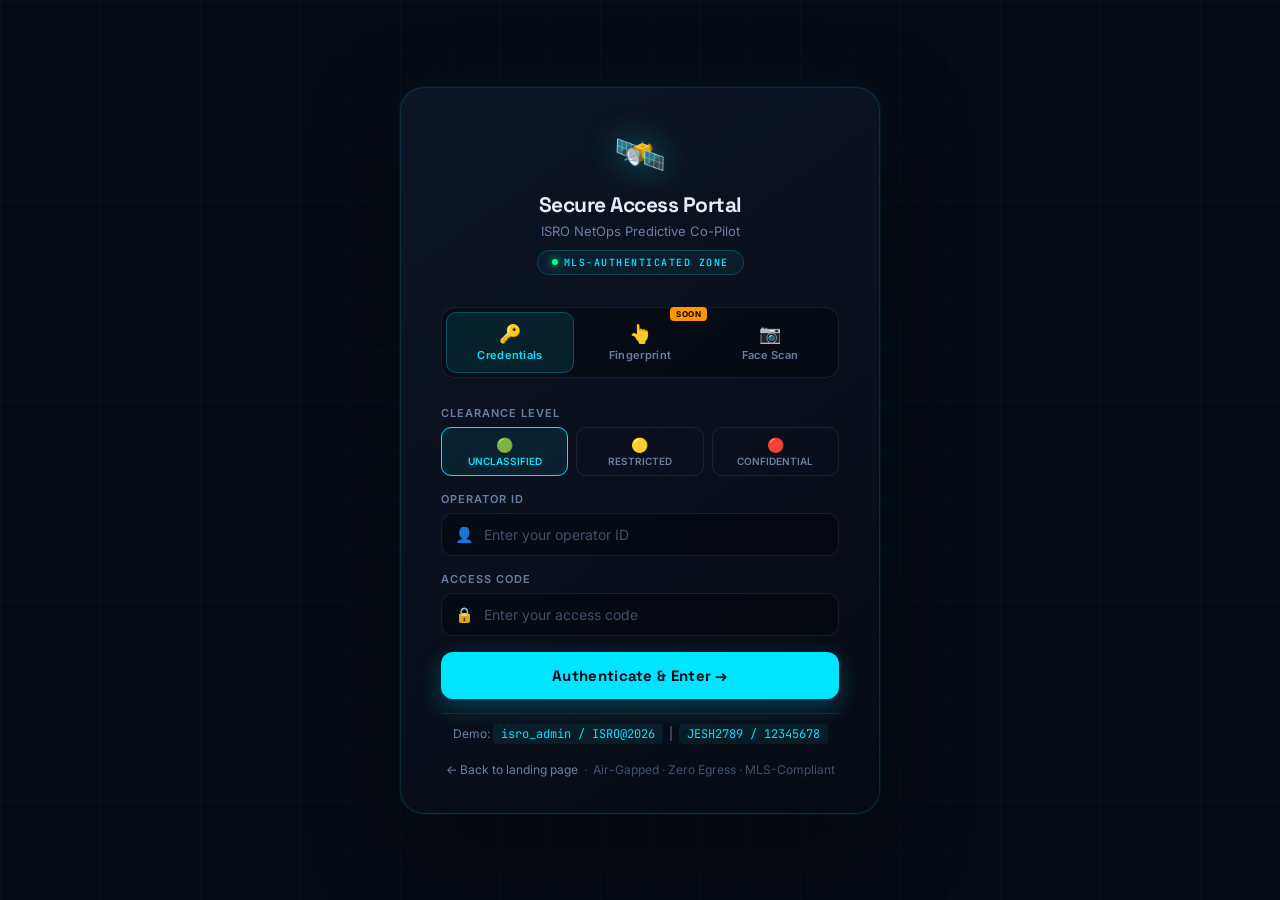
==== copilot/landing/auth.html @ 3a7fb431 "Update: Added Auth Portal, fixed routing, optimized ML init performance, updated README" ====
<!DOCTYPE html>
<html lang="en">
<head>
  <meta charset="UTF-8">
  <meta name="viewport" content="width=device-width, initial-scale=1.0">
  <title>ISRO NetOps Co-Pilot — Secure Access</title>
  <link rel="icon" href="data:image/svg+xml,<svg xmlns='http://www.w3.org/2000/svg' viewBox='0 0 100 100'><text y='.9em' font-size='90'>🔐</text></svg>">
  <link rel="preconnect" href="https://fonts.googleapis.com">
  <link rel="preconnect" href="https://fonts.gstatic.com" crossorigin>
  <link href="https://fonts.googleapis.com/css2?family=Inter:wght@300;400;500;600;700&family=JetBrains+Mono:wght@400;500;600;700&family=Space+Grotesk:wght@400;500;600;700&display=swap" rel="stylesheet">
  <style>
    *,*::before,*::after{box-sizing:border-box;margin:0;padding:0}
    :root{--bg:#070B14;--bg2:#0D1526;--cyan:#00E5FF;--amber:#FF9500;--green:#00FF87;--red:#FF3B5C;--purple:#A855F7;--text:#E8EDF5;--text2:#6B7FA3;--border:rgba(255,255,255,0.08);--font-display:'Space Grotesk',sans-serif;--font-body:'Inter',sans-serif;--font-mono:'JetBrains Mono',monospace;}
    html,body{height:100%;background:var(--bg);color:var(--text);font-family:var(--font-body);overflow:hidden;}
    .bg-grid{position:fixed;inset:0;background-image:linear-gradient(rgba(0,229,255,0.03) 1px,transparent 1px),linear-gradient(90deg,rgba(0,229,255,0.03) 1px,transparent 1px);background-size:50px 50px;z-index:0}
    .bg-glow{position:fixed;width:600px;height:600px;border-radius:50%;background:radial-gradient(circle,rgba(0,229,255,0.06) 0%,transparent 70%);top:50%;left:50%;transform:translate(-50%,-50%);z-index:0;animation:pulseGlow 4s ease-in-out infinite}
    @keyframes pulseGlow{0%,100%{transform:translate(-50%,-50%) scale(1);opacity:0.5}50%{transform:translate(-50%,-50%) scale(1.15);opacity:1}}
    .auth-wrapper{position:relative;z-index:10;height:100vh;display:flex;align-items:center;justify-content:center;padding:20px}
    .auth-card{width:100%;max-width:480px;background:linear-gradient(145deg,rgba(13,21,38,0.95),rgba(7,11,20,0.98));border:1px solid rgba(0,229,255,0.15);border-radius:24px;padding:40px 40px 36px;box-shadow:0 0 0 1px rgba(0,229,255,0.05),0 30px 80px rgba(0,0,0,0.6),0 0 60px rgba(0,229,255,0.05);backdrop-filter:blur(20px);animation:cardIn 0.6s cubic-bezier(0.2,0.8,0.2,1) both}
    @keyframes cardIn{from{opacity:0;transform:translateY(30px) scale(0.97)}to{opacity:1;transform:translateY(0) scale(1)}}
    .auth-header{text-align:center;margin-bottom:32px}
    .auth-logo{font-size:42px;margin-bottom:12px;filter:drop-shadow(0 0 16px rgba(0,229,255,0.4));display:inline-block;animation:floatLogo 3s ease-in-out infinite}
    @keyframes floatLogo{0%,100%{transform:translateY(0)}50%{transform:translateY(-6px)}}
    .auth-title{font-family:var(--font-display);font-size:21px;font-weight:700;color:var(--text);margin-bottom:5px;letter-spacing:-0.5px}
    .auth-subtitle{font-size:13px;color:var(--text2)}
    .auth-badge{display:inline-flex;align-items:center;gap:6px;margin-top:11px;font-family:var(--font-mono);font-size:10px;font-weight:600;color:var(--cyan);letter-spacing:1.5px;padding:5px 14px;background:rgba(0,229,255,0.06);border:1px solid rgba(0,229,255,0.2);border-radius:20px}
    .badge-dot{width:6px;height:6px;border-radius:50%;background:var(--green);box-shadow:0 0 8px var(--green);animation:blink 1.2s ease-in-out infinite}
    @keyframes blink{0%,100%{opacity:1}50%{opacity:0.3}}
    .method-tabs{display:flex;background:rgba(0,0,0,0.3);border:1px solid var(--border);border-radius:14px;padding:4px;margin-bottom:28px;gap:2px}
    .method-tab{flex:1;display:flex;flex-direction:column;align-items:center;gap:4px;padding:10px 6px;border-radius:10px;cursor:pointer;transition:all 0.25s ease;font-size:11px;font-weight:600;color:var(--text2);letter-spacing:0.3px;border:1px solid transparent;position:relative}
    .method-tab .tab-icon{font-size:18px}
    .method-tab.active{background:rgba(0,229,255,0.1);border-color:rgba(0,229,255,0.25);color:var(--cyan)}
    .method-tab:hover:not(.active){background:rgba(255,255,255,0.04);color:var(--text)}
    .soon-badge{position:absolute;top:-6px;right:-4px;font-size:8px;font-weight:700;padding:2px 6px;border-radius:4px;background:var(--amber);color:#000;letter-spacing:0.5px}
    .auth-panel{display:none}
    .auth-panel.active{display:block;animation:panelIn 0.3s ease both}
    @keyframes panelIn{from{opacity:0;transform:translateY(8px)}to{opacity:1;transform:translateY(0)}}
    .input-group{margin-bottom:16px;position:relative}
    .input-label{display:block;font-size:11px;font-weight:600;color:var(--text2);letter-spacing:1px;text-transform:uppercase;margin-bottom:7px}
    .input-wrap{position:relative}
    .input-icon{position:absolute;left:14px;top:50%;transform:translateY(-50%);font-size:15px;color:var(--text2);pointer-events:none;transition:color 0.2s}
    .input-field{width:100%;background:rgba(0,0,0,0.3);border:1px solid rgba(255,255,255,0.08);border-radius:12px;padding:12px 14px 12px 42px;font-family:var(--font-body);font-size:14px;color:var(--text);outline:none;transition:all 0.25s ease}
    .input-field::placeholder{color:rgba(107,127,163,0.6)}
    .input-field:focus{border-color:rgba(0,229,255,0.4);background:rgba(0,229,255,0.04);box-shadow:0 0 0 3px rgba(0,229,255,0.08)}
    .input-wrap:focus-within .input-icon{color:var(--cyan)}
    .clearance-row{display:flex;gap:8px;margin-bottom:16px}
    .clearance-opt{flex:1;text-align:center;padding:8px 4px;border-radius:10px;border:1px solid var(--border);cursor:pointer;transition:all 0.2s;font-size:10px;font-weight:600;color:var(--text2)}
    .clearance-opt:hover{border-color:rgba(0,229,255,0.3);color:var(--text)}
    .clearance-opt.selected{border-color:var(--cyan);background:rgba(0,229,255,0.08);color:var(--cyan)}
    .clearance-level{font-size:14px;margin-bottom:2px}
    .btn-auth{width:100%;padding:14px;border:none;border-radius:12px;background:var(--cyan);color:#070B14;font-family:var(--font-display);font-size:15px;font-weight:700;cursor:pointer;transition:all 0.3s cubic-bezier(0.175,0.885,0.32,1.275);position:relative;overflow:hidden;display:flex;align-items:center;justify-content:center;gap:10px;letter-spacing:0.3px;margin-top:8px;box-shadow:0 8px 25px rgba(0,229,255,0.25)}
    .btn-auth::before{content:'';position:absolute;top:0;left:-100%;width:50%;height:100%;background:linear-gradient(90deg,transparent,rgba(255,255,255,0.3),transparent);transform:skewX(-20deg);animation:btnShine 3s infinite}
    @keyframes btnShine{0%{left:-100%}20%{left:200%}100%{left:200%}}
    .btn-auth:hover{transform:translateY(-2px);box-shadow:0 12px 35px rgba(0,229,255,0.4)}
    .btn-auth.loading{pointer-events:none;opacity:0.8}
    .auth-msg{margin-top:12px;padding:10px 14px;border-radius:10px;font-size:13px;font-weight:600;display:none;align-items:center;gap:10px;animation:msgIn 0.3s ease}
    @keyframes msgIn{from{opacity:0;transform:translateY(-6px)}to{opacity:1;transform:translateY(0)}}
    .auth-msg.show{display:flex}
    .auth-msg.error{background:rgba(255,59,92,0.12);border:1px solid rgba(255,59,92,0.3);color:var(--red)}
    .auth-msg.success{background:rgba(0,255,135,0.1);border:1px solid rgba(0,255,135,0.3);color:var(--green)}
    .fp-container{text-align:center;padding:8px 0 16px}
    .fp-ring{width:140px;height:140px;border-radius:50%;background:rgba(0,0,0,0.3);border:2px solid rgba(255,149,0,0.3);display:flex;align-items:center;justify-content:center;margin:0 auto 24px;position:relative}
    .fp-ring::before,.fp-ring::after{content:'';position:absolute;border-radius:50%;border:1px solid rgba(255,149,0,0.15)}
    .fp-ring::before{inset:-14px}
    .fp-ring::after{inset:-26px}
    .fp-icon{font-size:56px;filter:grayscale(0.5)}
    .fp-title{font-family:var(--font-display);font-size:19px;font-weight:700;margin-bottom:8px}
    .fp-desc{font-size:13px;color:var(--text2);line-height:1.6;margin-bottom:22px}
    .coming-soon-badge{display:inline-flex;align-items:center;gap:8px;padding:10px 22px;background:rgba(255,149,0,0.1);border:1px solid rgba(255,149,0,0.3);border-radius:12px;font-family:var(--font-mono);font-size:13px;font-weight:700;color:var(--amber);letter-spacing:2px}
    .cam-container{text-align:center}
    .cam-frame{width:100%;max-width:320px;aspect-ratio:4/3;margin:0 auto 16px;border-radius:16px;overflow:hidden;position:relative;border:2px solid rgba(0,229,255,0.2);background:#000}
    #cameraFeed{width:100%;height:100%;object-fit:cover;display:block}
    .cam-overlay{position:absolute;inset:0;pointer-events:none}
    .cam-corner{position:absolute;width:22px;height:22px;border-color:var(--cyan);border-style:solid}
    .cam-corner.tl{top:10px;left:10px;border-width:2px 0 0 2px;border-radius:4px 0 0 0}
    .cam-corner.tr{top:10px;right:10px;border-width:2px 2px 0 0;border-radius:0 4px 0 0}
    .cam-corner.bl{bottom:10px;left:10px;border-width:0 0 2px 2px;border-radius:0 0 0 4px}
    .cam-corner.br{bottom:10px;right:10px;border-width:0 2px 2px 0;border-radius:0 0 4px 0}
    .scan-line{position:absolute;left:0;right:0;height:2px;background:linear-gradient(90deg,transparent,var(--cyan),transparent);box-shadow:0 0 10px var(--cyan);top:0;animation:scanAnim 2.5s ease-in-out infinite;display:none}
    @keyframes scanAnim{0%{top:10%;opacity:0}10%{opacity:1}90%{opacity:1}100%{top:90%;opacity:0}}
    .cam-face-guide{position:absolute;inset:0;display:flex;align-items:center;justify-content:center;pointer-events:none}
    .cam-face-guide svg{width:100px;height:120px;stroke:rgba(0,229,255,0.35);fill:none;stroke-width:1.5;stroke-dasharray:6 4}
    .cam-no-video{position:absolute;inset:0;display:flex;flex-direction:column;align-items:center;justify-content:center;gap:8px;font-size:13px;color:var(--text2)}
    .cam-no-video .cam-icon{font-size:32px}
    .cam-status{font-family:var(--font-mono);font-size:11px;color:var(--text2);margin-bottom:16px;letter-spacing:0.5px}
    .cam-status .status-dot{display:inline-block;width:6px;height:6px;border-radius:50%;background:var(--text2);margin-right:6px;vertical-align:middle}
    .cam-status.active .status-dot{background:var(--green);box-shadow:0 0 8px var(--green);animation:blink 1.2s infinite}
    .auth-footer{text-align:center;margin-top:20px;font-size:12px;color:rgba(107,127,163,0.6)}
    .auth-footer a{color:var(--text2);text-decoration:none;transition:color 0.2s}
    .auth-footer a:hover{color:var(--cyan)}
    .spinner{width:16px;height:16px;border:2px solid rgba(7,11,20,0.3);border-top-color:#070B14;border-radius:50%;animation:spin 0.7s linear infinite}
    @keyframes spin{to{transform:rotate(360deg)}}
    .demo-hint{margin-top:14px;padding-top:12px;border-top:1px solid var(--border);font-size:12px;color:var(--text2);text-align:center}
    .demo-hint code{color:var(--cyan);background:rgba(0,229,255,0.08);padding:2px 8px;border-radius:4px;font-family:var(--font-mono)}
  </style>
</head>
<body>
<div class="bg-grid"></div>
<div class="bg-glow"></div>
<div class="auth-wrapper">
  <div class="auth-card">
    <div class="auth-header">
      <div class="auth-logo">🛰️</div>
      <div class="auth-title">Secure Access Portal</div>
      <div class="auth-subtitle">ISRO NetOps Predictive Co-Pilot</div>
      <div class="auth-badge"><span class="badge-dot"></span>MLS-AUTHENTICATED ZONE</div>
    </div>
    <div class="method-tabs" role="tablist">
      <div class="method-tab active" data-tab="password" onclick="switchTab('password')" role="tab">
        <span class="tab-icon">🔑</span><span>Credentials</span>
      </div>
      <div class="method-tab" data-tab="fingerprint" onclick="switchTab('fingerprint')" role="tab">
        <span class="soon-badge">SOON</span>
        <span class="tab-icon">👆</span><span>Fingerprint</span>
      </div>
      <div class="method-tab" data-tab="camera" onclick="switchTab('camera')" role="tab">
        <span class="tab-icon">📷</span><span>Face Scan</span>
      </div>
    </div>

    <!-- PASSWORD PANEL -->
    <div id="panel-password" class="auth-panel active">
      <div style="margin-bottom:14px;">
        <div class="input-label">Clearance Level</div>
        <div class="clearance-row">
          <div class="clearance-opt selected" onclick="selectClearance(this,'UNCLASSIFIED')">
            <div class="clearance-level">🟢</div>UNCLASSIFIED
          </div>
          <div class="clearance-opt" onclick="selectClearance(this,'RESTRICTED')">
            <div class="clearance-level">🟡</div>RESTRICTED
          </div>
          <div class="clearance-opt" onclick="selectClearance(this,'CONFIDENTIAL')">
            <div class="clearance-level">🔴</div>CONFIDENTIAL
          </div>
        </div>
      </div>
      <div class="input-group">
        <label class="input-label">Operator ID</label>
        <div class="input-wrap">
          <span class="input-icon">👤</span>
          <input id="username" class="input-field" type="text" placeholder="Enter your operator ID" autocomplete="username">
        </div>
      </div>
      <div class="input-group">
        <label class="input-label">Access Code</label>
        <div class="input-wrap">
          <span class="input-icon">🔒</span>
          <input id="password" class="input-field" type="password" placeholder="Enter your access code" autocomplete="current-password">
        </div>
      </div>
      <button class="btn-auth" id="loginBtn" onclick="doLogin()">
        <span id="loginBtnContent">Authenticate &amp; Enter →</span>
      </button>
      <div class="auth-msg error" id="errorMsg"><span>⚠️</span><span id="errorText">Invalid credentials.</span></div>
      <div class="auth-msg success" id="successMsg"><span>✅</span><span>Authentication successful. Launching Co-Pilot…</span></div>
      <div class="demo-hint">Demo: <code>isro_admin / ISRO@2026</code> &nbsp;|&nbsp; <code>JESH2789 / 12345678</code></div>
    </div>

    <!-- FINGERPRINT PANEL -->
    <div id="panel-fingerprint" class="auth-panel">
      <div class="fp-container">
        <div class="fp-ring"><span class="fp-icon">☝️</span></div>
        <div class="fp-title">Biometric Authentication</div>
        <div class="fp-desc">Place your registered finger on the connected biometric scanner to authenticate without credentials.</div>
        <div class="coming-soon-badge">🔜 &nbsp; COMING SOON</div>
        <p style="margin-top:14px;font-size:12px;color:var(--text2);">Hardware fingerprint scanner integration is under development.</p>
      </div>
    </div>

    <!-- CAMERA PANEL -->
    <div id="panel-camera" class="auth-panel">
      <div class="cam-container">
        <div class="cam-frame" id="camFrame">
          <video id="cameraFeed" autoplay playsinline muted></video>
          <div class="cam-overlay">
            <div class="cam-corner tl"></div><div class="cam-corner tr"></div>
            <div class="cam-corner bl"></div><div class="cam-corner br"></div>
            <div class="scan-line" id="scanLine"></div>
            <div class="cam-face-guide">
              <svg viewBox="0 0 120 140"><ellipse cx="60" cy="68" rx="42" ry="54"/><line x1="30" y1="52" x2="48" y2="52"/><line x1="72" y1="52" x2="90" y2="52"/><path d="M42 90 Q60 105 78 90"/></svg>
            </div>
          </div>
          <div class="cam-no-video" id="camNoVideo"><span class="cam-icon">📷</span><span>Camera not active</span></div>
        </div>
        <div class="cam-status" id="camStatus"><span class="status-dot"></span>CAMERA OFFLINE</div>
        <button class="btn-auth" id="camBtn" onclick="startCamera()" style="background:rgba(0,229,255,0.1);color:var(--cyan);border:1px solid rgba(0,229,255,0.3);box-shadow:none;">Activate Camera</button>
        <button class="btn-auth" id="scanBtn" onclick="doFaceScan()" style="display:none;margin-top:10px;">🔍 &nbsp;Scan &amp; Authenticate</button>
        <div class="auth-msg error" id="camErrorMsg"><span>⚠️</span><span id="camErrorText">Camera access denied.</span></div>
        <div class="auth-msg success" id="camSuccessMsg"><span>✅</span><span>Face verified. Launching Co-Pilot…</span></div>
      </div>
    </div>

    <div class="auth-footer">
      <a href="http://localhost:8502/_index_patched.html">← Back to landing page</a>
      &nbsp;·&nbsp; Air-Gapped · Zero Egress · MLS-Compliant
    </div>
  </div>
</div>

<script>
  const VALID_USERS = {"isro_admin":"ISRO@2026","operator":"NetOps#1","admin":"admin123","JESH2789":"12345678"};
  let selectedClearance = "UNCLASSIFIED";

  function switchTab(tab) {
    document.querySelectorAll('.method-tab').forEach(t=>t.classList.remove('active'));
    document.querySelectorAll('.auth-panel').forEach(p=>p.classList.remove('active'));
    document.querySelector('[data-tab="'+tab+'"]').classList.add('active');
    document.getElementById('panel-'+tab).classList.add('active');
    if(tab!=='camera') stopCamera();
  }

  function selectClearance(el,level){
    document.querySelectorAll('.clearance-opt').forEach(o=>o.classList.remove('selected'));
    el.classList.add('selected'); selectedClearance=level;
  }

  function doLogin(){
    const user=document.getElementById('username').value.trim();
    const pass=document.getElementById('password').value;
    const btn=document.getElementById('loginBtn');
    const err=document.getElementById('errorMsg');
    const ok=document.getElementById('successMsg');
    err.classList.remove('show'); ok.classList.remove('show');
    if(!user||!pass){document.getElementById('errorText').textContent='Please enter Operator ID and Access Code.';err.classList.add('show');return;}
    btn.classList.add('loading');
    document.getElementById('loginBtnContent').innerHTML='<div class="spinner"></div>&nbsp;Authenticating…';
    setTimeout(()=>{
      if(VALID_USERS[user]&&VALID_USERS[user]===pass){
        ok.classList.add('show');
        setTimeout(()=>{window.parent.location.href='http://localhost:8501/?view=dashboard';},1200);
      } else {
        btn.classList.remove('loading');
        document.getElementById('loginBtnContent').textContent='Authenticate & Enter →';
        document.getElementById('errorText').textContent='Invalid Operator ID or Access Code. Access denied.';
        err.classList.add('show');
        const card=document.querySelector('.auth-card');
        ['-8px','8px','-5px','5px','0'].forEach((v,i)=>setTimeout(()=>{card.style.transform=v==='0'?'':'translateX('+v+')';},i*80));
      }
    },1400);
  }

  document.addEventListener('keydown',e=>{
    if(e.key==='Enter'){
      const active=document.querySelector('.auth-panel.active');
      if(active&&active.id==='panel-password') doLogin();
      if(active&&active.id==='panel-camera'&&document.getElementById('scanBtn').style.display!=='none') doFaceScan();
    }
  });

  let cameraStream=null;

  async function startCamera(){
    const err=document.getElementById('camErrorMsg'); err.classList.remove('show');
    try{
      cameraStream=await navigator.mediaDevices.getUserMedia({video:true,audio:false});
      const video=document.getElementById('cameraFeed');
      video.srcObject=cameraStream; video.style.display='block';
      document.getElementById('camNoVideo').style.display='none';
      document.getElementById('scanLine').style.display='block';
      const status=document.getElementById('camStatus');
      status.classList.add('active');
      status.innerHTML='<span class="status-dot"></span>CAMERA ACTIVE — Position your face in the frame';
      document.getElementById('camBtn').style.display='none';
      document.getElementById('scanBtn').style.display='flex';
    }catch(e){
      document.getElementById('camErrorText').textContent='Camera access denied. Please allow camera permission in your browser.';
      err.classList.add('show');
    }
  }

  function stopCamera(){
    if(cameraStream){
      cameraStream.getTracks().forEach(t=>t.stop()); cameraStream=null;
      document.getElementById('cameraFeed').srcObject=null;
      document.getElementById('camNoVideo').style.display='flex';
      document.getElementById('scanLine').style.display='none';
      document.getElementById('camStatus').classList.remove('active');
      document.getElementById('camStatus').innerHTML='<span class="status-dot"></span>CAMERA OFFLINE';
      document.getElementById('camBtn').style.display='flex';
      document.getElementById('scanBtn').style.display='none';
    }
  }

  function doFaceScan(){
    const scanBtn=document.getElementById('scanBtn');
    const ok=document.getElementById('camSuccessMsg');
    document.getElementById('camErrorMsg').classList.remove('show');
    scanBtn.innerHTML='<div class="spinner" style="border-color:rgba(7,11,20,0.3);border-top-color:#070B14;"></div>&nbsp;Scanning…';
    scanBtn.classList.add('loading');
    setTimeout(()=>{ok.classList.add('show');stopCamera();setTimeout(()=>{window.parent.location.href='http://localhost:8501/?view=dashboard';},1500);},2800);
  }
</script>
</body>
</html>
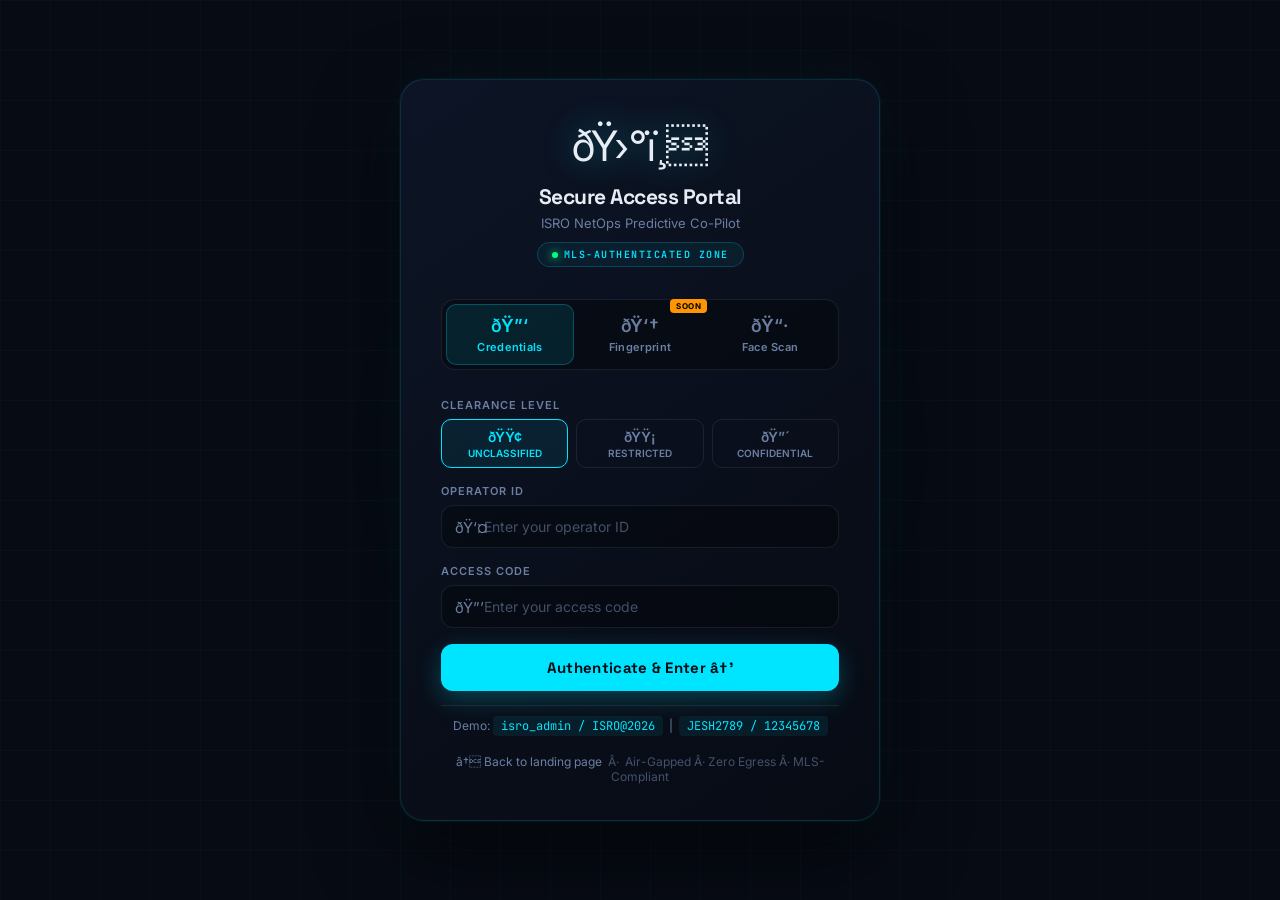
==== commit 188450a3: "Fix: removed iframe sandbox, served auth directly from port 8502" ====
--- a/copilot/landing/auth.html
+++ b/copilot/landing/auth.html
@@ -1,10 +1,10 @@
-<!DOCTYPE html>
+﻿<!DOCTYPE html>
 <html lang="en">
 <head>
   <meta charset="UTF-8">
   <meta name="viewport" content="width=device-width, initial-scale=1.0">
-  <title>ISRO NetOps Co-Pilot — Secure Access</title>
-  <link rel="icon" href="data:image/svg+xml,<svg xmlns='http://www.w3.org/2000/svg' viewBox='0 0 100 100'><text y='.9em' font-size='90'>🔐</text></svg>">
+  <title>ISRO NetOps Co-Pilot â€” Secure Access</title>
+  <link rel="icon" href="data:image/svg+xml,<svg xmlns='http://www.w3.org/2000/svg' viewBox='0 0 100 100'><text y='.9em' font-size='90'>ðŸ”</text></svg>">
   <link rel="preconnect" href="https://fonts.googleapis.com">
   <link rel="preconnect" href="https://fonts.gstatic.com" crossorigin>
   <link href="https://fonts.googleapis.com/css2?family=Inter:wght@300;400;500;600;700&family=JetBrains+Mono:wght@400;500;600;700&family=Space+Grotesk:wght@400;500;600;700&display=swap" rel="stylesheet">
@@ -100,21 +100,21 @@
 <div class="auth-wrapper">
   <div class="auth-card">
     <div class="auth-header">
-      <div class="auth-logo">🛰️</div>
+      <div class="auth-logo">ðŸ›°ï¸</div>
       <div class="auth-title">Secure Access Portal</div>
       <div class="auth-subtitle">ISRO NetOps Predictive Co-Pilot</div>
       <div class="auth-badge"><span class="badge-dot"></span>MLS-AUTHENTICATED ZONE</div>
     </div>
     <div class="method-tabs" role="tablist">
       <div class="method-tab active" data-tab="password" onclick="switchTab('password')" role="tab">
-        <span class="tab-icon">🔑</span><span>Credentials</span>
+        <span class="tab-icon">ðŸ”‘</span><span>Credentials</span>
       </div>
       <div class="method-tab" data-tab="fingerprint" onclick="switchTab('fingerprint')" role="tab">
         <span class="soon-badge">SOON</span>
-        <span class="tab-icon">👆</span><span>Fingerprint</span>
+        <span class="tab-icon">ðŸ‘†</span><span>Fingerprint</span>
       </div>
       <div class="method-tab" data-tab="camera" onclick="switchTab('camera')" role="tab">
-        <span class="tab-icon">📷</span><span>Face Scan</span>
+        <span class="tab-icon">ðŸ“·</span><span>Face Scan</span>
       </div>
     </div>
 
@@ -124,45 +124,45 @@
         <div class="input-label">Clearance Level</div>
         <div class="clearance-row">
           <div class="clearance-opt selected" onclick="selectClearance(this,'UNCLASSIFIED')">
-            <div class="clearance-level">🟢</div>UNCLASSIFIED
+            <div class="clearance-level">ðŸŸ¢</div>UNCLASSIFIED
           </div>
           <div class="clearance-opt" onclick="selectClearance(this,'RESTRICTED')">
-            <div class="clearance-level">🟡</div>RESTRICTED
+            <div class="clearance-level">ðŸŸ¡</div>RESTRICTED
           </div>
           <div class="clearance-opt" onclick="selectClearance(this,'CONFIDENTIAL')">
-            <div class="clearance-level">🔴</div>CONFIDENTIAL
+            <div class="clearance-level">ðŸ”´</div>CONFIDENTIAL
           </div>
         </div>
       </div>
       <div class="input-group">
         <label class="input-label">Operator ID</label>
         <div class="input-wrap">
-          <span class="input-icon">👤</span>
+          <span class="input-icon">ðŸ‘¤</span>
           <input id="username" class="input-field" type="text" placeholder="Enter your operator ID" autocomplete="username">
         </div>
       </div>
       <div class="input-group">
         <label class="input-label">Access Code</label>
         <div class="input-wrap">
-          <span class="input-icon">🔒</span>
+          <span class="input-icon">ðŸ”’</span>
           <input id="password" class="input-field" type="password" placeholder="Enter your access code" autocomplete="current-password">
         </div>
       </div>
       <button class="btn-auth" id="loginBtn" onclick="doLogin()">
-        <span id="loginBtnContent">Authenticate &amp; Enter →</span>
+        <span id="loginBtnContent">Authenticate &amp; Enter â†’</span>
       </button>
-      <div class="auth-msg error" id="errorMsg"><span>⚠️</span><span id="errorText">Invalid credentials.</span></div>
-      <div class="auth-msg success" id="successMsg"><span>✅</span><span>Authentication successful. Launching Co-Pilot…</span></div>
+      <div class="auth-msg error" id="errorMsg"><span>âš ï¸</span><span id="errorText">Invalid credentials.</span></div>
+      <div class="auth-msg success" id="successMsg"><span>âœ…</span><span>Authentication successful. Launching Co-Pilotâ€¦</span></div>
       <div class="demo-hint">Demo: <code>isro_admin / ISRO@2026</code> &nbsp;|&nbsp; <code>JESH2789 / 12345678</code></div>
     </div>
 
     <!-- FINGERPRINT PANEL -->
     <div id="panel-fingerprint" class="auth-panel">
       <div class="fp-container">
-        <div class="fp-ring"><span class="fp-icon">☝️</span></div>
+        <div class="fp-ring"><span class="fp-icon">â˜ï¸</span></div>
         <div class="fp-title">Biometric Authentication</div>
         <div class="fp-desc">Place your registered finger on the connected biometric scanner to authenticate without credentials.</div>
-        <div class="coming-soon-badge">🔜 &nbsp; COMING SOON</div>
+        <div class="coming-soon-badge">ðŸ”œ &nbsp; COMING SOON</div>
         <p style="margin-top:14px;font-size:12px;color:var(--text2);">Hardware fingerprint scanner integration is under development.</p>
       </div>
     </div>
@@ -180,19 +180,19 @@
               <svg viewBox="0 0 120 140"><ellipse cx="60" cy="68" rx="42" ry="54"/><line x1="30" y1="52" x2="48" y2="52"/><line x1="72" y1="52" x2="90" y2="52"/><path d="M42 90 Q60 105 78 90"/></svg>
             </div>
           </div>
-          <div class="cam-no-video" id="camNoVideo"><span class="cam-icon">📷</span><span>Camera not active</span></div>
+          <div class="cam-no-video" id="camNoVideo"><span class="cam-icon">ðŸ“·</span><span>Camera not active</span></div>
         </div>
         <div class="cam-status" id="camStatus"><span class="status-dot"></span>CAMERA OFFLINE</div>
         <button class="btn-auth" id="camBtn" onclick="startCamera()" style="background:rgba(0,229,255,0.1);color:var(--cyan);border:1px solid rgba(0,229,255,0.3);box-shadow:none;">Activate Camera</button>
-        <button class="btn-auth" id="scanBtn" onclick="doFaceScan()" style="display:none;margin-top:10px;">🔍 &nbsp;Scan &amp; Authenticate</button>
-        <div class="auth-msg error" id="camErrorMsg"><span>⚠️</span><span id="camErrorText">Camera access denied.</span></div>
-        <div class="auth-msg success" id="camSuccessMsg"><span>✅</span><span>Face verified. Launching Co-Pilot…</span></div>
+        <button class="btn-auth" id="scanBtn" onclick="doFaceScan()" style="display:none;margin-top:10px;">ðŸ” &nbsp;Scan &amp; Authenticate</button>
+        <div class="auth-msg error" id="camErrorMsg"><span>âš ï¸</span><span id="camErrorText">Camera access denied.</span></div>
+        <div class="auth-msg success" id="camSuccessMsg"><span>âœ…</span><span>Face verified. Launching Co-Pilotâ€¦</span></div>
       </div>
     </div>
 
     <div class="auth-footer">
-      <a href="http://localhost:8502/_index_patched.html">← Back to landing page</a>
-      &nbsp;·&nbsp; Air-Gapped · Zero Egress · MLS-Compliant
+      <a href="http://localhost:8502/_index_patched.html">â† Back to landing page</a>
+      &nbsp;Â·&nbsp; Air-Gapped Â· Zero Egress Â· MLS-Compliant
     </div>
   </div>
 </div>
@@ -223,14 +223,14 @@
     err.classList.remove('show'); ok.classList.remove('show');
     if(!user||!pass){document.getElementById('errorText').textContent='Please enter Operator ID and Access Code.';err.classList.add('show');return;}
     btn.classList.add('loading');
-    document.getElementById('loginBtnContent').innerHTML='<div class="spinner"></div>&nbsp;Authenticating…';
+    document.getElementById('loginBtnContent').innerHTML='<div class="spinner"></div>&nbsp;Authenticatingâ€¦';
     setTimeout(()=>{
       if(VALID_USERS[user]&&VALID_USERS[user]===pass){
         ok.classList.add('show');
-        setTimeout(()=>{window.parent.location.href='http://localhost:8501/?view=dashboard';},1200);
+        setTimeout(()=>{window.location.href='http://localhost:8501/?view=dashboard';},1200);
       } else {
         btn.classList.remove('loading');
-        document.getElementById('loginBtnContent').textContent='Authenticate & Enter →';
+        document.getElementById('loginBtnContent').textContent='Authenticate & Enter â†’';
         document.getElementById('errorText').textContent='Invalid Operator ID or Access Code. Access denied.';
         err.classList.add('show');
         const card=document.querySelector('.auth-card');
@@ -259,7 +259,7 @@
       document.getElementById('scanLine').style.display='block';
       const status=document.getElementById('camStatus');
       status.classList.add('active');
-      status.innerHTML='<span class="status-dot"></span>CAMERA ACTIVE — Position your face in the frame';
+      status.innerHTML='<span class="status-dot"></span>CAMERA ACTIVE â€” Position your face in the frame';
       document.getElementById('camBtn').style.display='none';
       document.getElementById('scanBtn').style.display='flex';
     }catch(e){
@@ -285,11 +285,12 @@
     const scanBtn=document.getElementById('scanBtn');
     const ok=document.getElementById('camSuccessMsg');
     document.getElementById('camErrorMsg').classList.remove('show');
-    scanBtn.innerHTML='<div class="spinner" style="border-color:rgba(7,11,20,0.3);border-top-color:#070B14;"></div>&nbsp;Scanning…';
+    scanBtn.innerHTML='<div class="spinner" style="border-color:rgba(7,11,20,0.3);border-top-color:#070B14;"></div>&nbsp;Scanningâ€¦';
     scanBtn.classList.add('loading');
-    setTimeout(()=>{ok.classList.add('show');stopCamera();setTimeout(()=>{window.parent.location.href='http://localhost:8501/?view=dashboard';},1500);},2800);
+    setTimeout(()=>{ok.classList.add('show');stopCamera();setTimeout(()=>{window.location.href='http://localhost:8501/?view=dashboard';},1500);},2800);
   }
 </script>
 </body>
 </html>
 
+
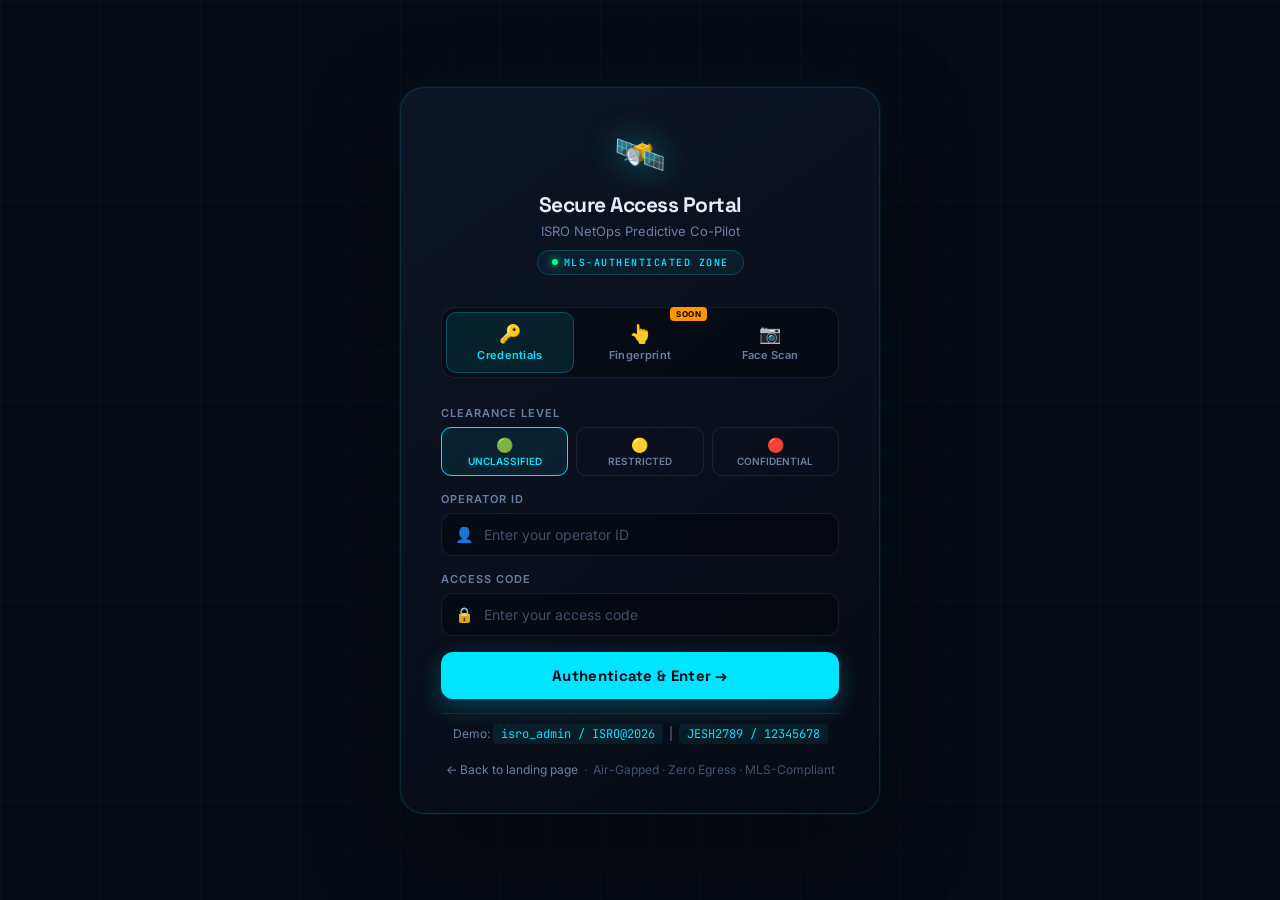
==== commit df50f705: "Fix mojibake encoding issues in auth.html" ====
--- a/copilot/landing/auth.html
+++ b/copilot/landing/auth.html
@@ -1,10 +1,10 @@
-﻿<!DOCTYPE html>
+<!DOCTYPE html>
 <html lang="en">
 <head>
   <meta charset="UTF-8">
   <meta name="viewport" content="width=device-width, initial-scale=1.0">
-  <title>ISRO NetOps Co-Pilot â€” Secure Access</title>
-  <link rel="icon" href="data:image/svg+xml,<svg xmlns='http://www.w3.org/2000/svg' viewBox='0 0 100 100'><text y='.9em' font-size='90'>ðŸ”</text></svg>">
+  <title>ISRO NetOps Co-Pilot - Secure Access</title>
+  <link rel="icon" href="data:image/svg+xml,<svg xmlns='http://www.w3.org/2000/svg' viewBox='0 0 100 100'><text y='.9em' font-size='90'>&#x1F6F0;</text></svg>">
   <link rel="preconnect" href="https://fonts.googleapis.com">
   <link rel="preconnect" href="https://fonts.gstatic.com" crossorigin>
   <link href="https://fonts.googleapis.com/css2?family=Inter:wght@300;400;500;600;700&family=JetBrains+Mono:wght@400;500;600;700&family=Space+Grotesk:wght@400;500;600;700&display=swap" rel="stylesheet">
@@ -100,21 +100,21 @@
 <div class="auth-wrapper">
   <div class="auth-card">
     <div class="auth-header">
-      <div class="auth-logo">ðŸ›°ï¸</div>
+      <div class="auth-logo">&#x1F6F0;&#xFE0F;</div>
       <div class="auth-title">Secure Access Portal</div>
       <div class="auth-subtitle">ISRO NetOps Predictive Co-Pilot</div>
       <div class="auth-badge"><span class="badge-dot"></span>MLS-AUTHENTICATED ZONE</div>
     </div>
     <div class="method-tabs" role="tablist">
       <div class="method-tab active" data-tab="password" onclick="switchTab('password')" role="tab">
-        <span class="tab-icon">ðŸ”‘</span><span>Credentials</span>
+        <span class="tab-icon">&#x1F511;</span><span>Credentials</span>
       </div>
       <div class="method-tab" data-tab="fingerprint" onclick="switchTab('fingerprint')" role="tab">
         <span class="soon-badge">SOON</span>
-        <span class="tab-icon">ðŸ‘†</span><span>Fingerprint</span>
+        <span class="tab-icon">&#x1F446;</span><span>Fingerprint</span>
       </div>
       <div class="method-tab" data-tab="camera" onclick="switchTab('camera')" role="tab">
-        <span class="tab-icon">ðŸ“·</span><span>Face Scan</span>
+        <span class="tab-icon">&#x1F4F7;</span><span>Face Scan</span>
       </div>
     </div>
 
@@ -124,45 +124,45 @@
         <div class="input-label">Clearance Level</div>
         <div class="clearance-row">
           <div class="clearance-opt selected" onclick="selectClearance(this,'UNCLASSIFIED')">
-            <div class="clearance-level">ðŸŸ¢</div>UNCLASSIFIED
+            <div class="clearance-level">&#x1F7E2;</div>UNCLASSIFIED
           </div>
           <div class="clearance-opt" onclick="selectClearance(this,'RESTRICTED')">
-            <div class="clearance-level">ðŸŸ¡</div>RESTRICTED
+            <div class="clearance-level">&#x1F7E1;</div>RESTRICTED
           </div>
           <div class="clearance-opt" onclick="selectClearance(this,'CONFIDENTIAL')">
-            <div class="clearance-level">ðŸ”´</div>CONFIDENTIAL
+            <div class="clearance-level">&#x1F534;</div>CONFIDENTIAL
           </div>
         </div>
       </div>
       <div class="input-group">
         <label class="input-label">Operator ID</label>
         <div class="input-wrap">
-          <span class="input-icon">ðŸ‘¤</span>
+          <span class="input-icon">&#x1F464;</span>
           <input id="username" class="input-field" type="text" placeholder="Enter your operator ID" autocomplete="username">
         </div>
       </div>
       <div class="input-group">
         <label class="input-label">Access Code</label>
         <div class="input-wrap">
-          <span class="input-icon">ðŸ”’</span>
+          <span class="input-icon">&#x1F512;</span>
           <input id="password" class="input-field" type="password" placeholder="Enter your access code" autocomplete="current-password">
         </div>
       </div>
       <button class="btn-auth" id="loginBtn" onclick="doLogin()">
-        <span id="loginBtnContent">Authenticate &amp; Enter â†’</span>
+        <span id="loginBtnContent">Authenticate &amp; Enter &#x2192;</span>
       </button>
-      <div class="auth-msg error" id="errorMsg"><span>âš ï¸</span><span id="errorText">Invalid credentials.</span></div>
-      <div class="auth-msg success" id="successMsg"><span>âœ…</span><span>Authentication successful. Launching Co-Pilotâ€¦</span></div>
+      <div class="auth-msg error" id="errorMsg"><span>&#x26A0;&#xFE0F;</span><span id="errorText">Invalid credentials.</span></div>
+      <div class="auth-msg success" id="successMsg"><span>&#x2705;</span><span>Authentication successful. Launching Co-Pilot...</span></div>
       <div class="demo-hint">Demo: <code>isro_admin / ISRO@2026</code> &nbsp;|&nbsp; <code>JESH2789 / 12345678</code></div>
     </div>
 
     <!-- FINGERPRINT PANEL -->
     <div id="panel-fingerprint" class="auth-panel">
       <div class="fp-container">
-        <div class="fp-ring"><span class="fp-icon">â˜ï¸</span></div>
+        <div class="fp-ring"><span class="fp-icon">&#x261D;&#xFE0F;</span></div>
         <div class="fp-title">Biometric Authentication</div>
         <div class="fp-desc">Place your registered finger on the connected biometric scanner to authenticate without credentials.</div>
-        <div class="coming-soon-badge">ðŸ”œ &nbsp; COMING SOON</div>
+        <div class="coming-soon-badge">&#x1F4DC; &nbsp; COMING SOON</div>
         <p style="margin-top:14px;font-size:12px;color:var(--text2);">Hardware fingerprint scanner integration is under development.</p>
       </div>
     </div>
@@ -180,19 +180,19 @@
               <svg viewBox="0 0 120 140"><ellipse cx="60" cy="68" rx="42" ry="54"/><line x1="30" y1="52" x2="48" y2="52"/><line x1="72" y1="52" x2="90" y2="52"/><path d="M42 90 Q60 105 78 90"/></svg>
             </div>
           </div>
-          <div class="cam-no-video" id="camNoVideo"><span class="cam-icon">ðŸ“·</span><span>Camera not active</span></div>
+          <div class="cam-no-video" id="camNoVideo"><span class="cam-icon">&#x1F4F7;</span><span>Camera not active</span></div>
         </div>
         <div class="cam-status" id="camStatus"><span class="status-dot"></span>CAMERA OFFLINE</div>
         <button class="btn-auth" id="camBtn" onclick="startCamera()" style="background:rgba(0,229,255,0.1);color:var(--cyan);border:1px solid rgba(0,229,255,0.3);box-shadow:none;">Activate Camera</button>
-        <button class="btn-auth" id="scanBtn" onclick="doFaceScan()" style="display:none;margin-top:10px;">ðŸ” &nbsp;Scan &amp; Authenticate</button>
-        <div class="auth-msg error" id="camErrorMsg"><span>âš ï¸</span><span id="camErrorText">Camera access denied.</span></div>
-        <div class="auth-msg success" id="camSuccessMsg"><span>âœ…</span><span>Face verified. Launching Co-Pilotâ€¦</span></div>
+        <button class="btn-auth" id="scanBtn" onclick="doFaceScan()" style="display:none;margin-top:10px;">&#x1F50D; &nbsp;Scan &amp; Authenticate</button>
+        <div class="auth-msg error" id="camErrorMsg"><span>&#x26A0;&#xFE0F;</span><span id="camErrorText">Camera access denied.</span></div>
+        <div class="auth-msg success" id="camSuccessMsg"><span>&#x2705;</span><span>Face verified. Launching Co-Pilot...</span></div>
       </div>
     </div>
 
     <div class="auth-footer">
-      <a href="http://localhost:8502/_index_patched.html">â† Back to landing page</a>
-      &nbsp;Â·&nbsp; Air-Gapped Â· Zero Egress Â· MLS-Compliant
+      <a href="http://localhost:8502/_index_patched.html">&#x2190; Back to landing page</a>
+      &nbsp;&#xB7;&nbsp; Air-Gapped &#xB7; Zero Egress &#xB7; MLS-Compliant
     </div>
   </div>
 </div>
@@ -223,14 +223,14 @@
     err.classList.remove('show'); ok.classList.remove('show');
     if(!user||!pass){document.getElementById('errorText').textContent='Please enter Operator ID and Access Code.';err.classList.add('show');return;}
     btn.classList.add('loading');
-    document.getElementById('loginBtnContent').innerHTML='<div class="spinner"></div>&nbsp;Authenticatingâ€¦';
+    document.getElementById('loginBtnContent').innerHTML='<div class="spinner"></div>&nbsp;Authenticating...';
     setTimeout(()=>{
       if(VALID_USERS[user]&&VALID_USERS[user]===pass){
         ok.classList.add('show');
         setTimeout(()=>{window.location.href='http://localhost:8501/?view=dashboard';},1200);
       } else {
         btn.classList.remove('loading');
-        document.getElementById('loginBtnContent').textContent='Authenticate & Enter â†’';
+        document.getElementById('loginBtnContent').textContent='Authenticate & Enter &#x2192;';
         document.getElementById('errorText').textContent='Invalid Operator ID or Access Code. Access denied.';
         err.classList.add('show');
         const card=document.querySelector('.auth-card');
@@ -259,7 +259,7 @@
       document.getElementById('scanLine').style.display='block';
       const status=document.getElementById('camStatus');
       status.classList.add('active');
-      status.innerHTML='<span class="status-dot"></span>CAMERA ACTIVE â€” Position your face in the frame';
+      status.innerHTML='<span class="status-dot"></span>CAMERA ACTIVE - Position your face in the frame';
       document.getElementById('camBtn').style.display='none';
       document.getElementById('scanBtn').style.display='flex';
     }catch(e){
@@ -285,7 +285,7 @@
     const scanBtn=document.getElementById('scanBtn');
     const ok=document.getElementById('camSuccessMsg');
     document.getElementById('camErrorMsg').classList.remove('show');
-    scanBtn.innerHTML='<div class="spinner" style="border-color:rgba(7,11,20,0.3);border-top-color:#070B14;"></div>&nbsp;Scanningâ€¦';
+    scanBtn.innerHTML='<div class="spinner" style="border-color:rgba(7,11,20,0.3);border-top-color:#070B14;"></div>&nbsp;Scanning...';
     scanBtn.classList.add('loading');
     setTimeout(()=>{ok.classList.add('show');stopCamera();setTimeout(()=>{window.location.href='http://localhost:8501/?view=dashboard';},1500);},2800);
   }
@@ -294,3 +294,6 @@
 </html>
 
 
+
+
+
